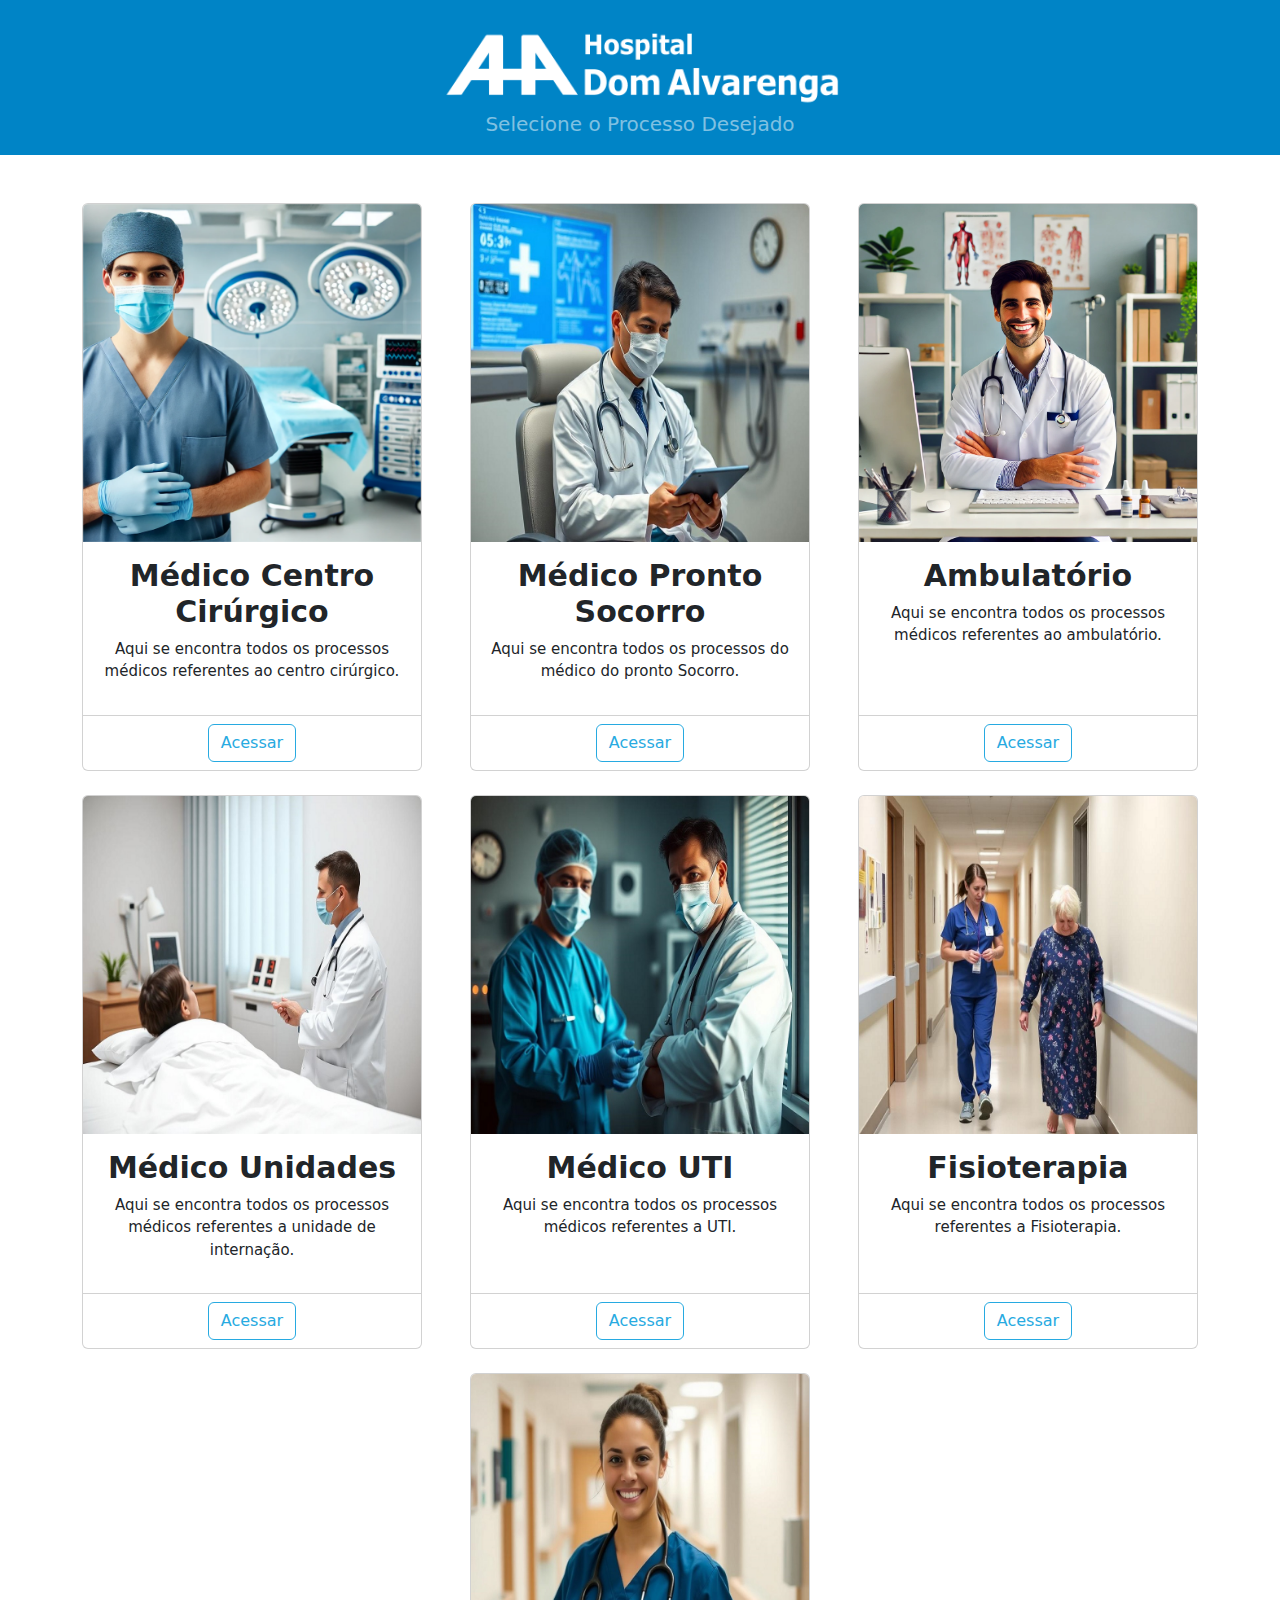
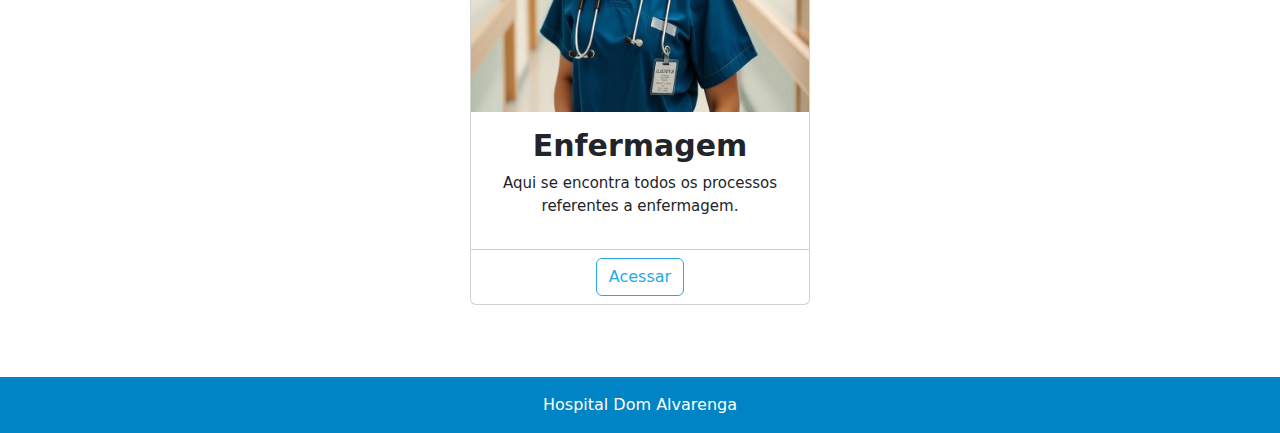
==== index.html @ 38786904 "Update index.html" ====
<!DOCTYPE html>
<html lang="pt-br">
<head>
    <meta charset="utf-8" />
    <meta name="viewport" content="width=device-width, initial-scale=1, shrink-to-fit=no" />
    <meta name="description" content="Tutorial PEP" />
    <meta name="author" content="Jorge Henrique" />
    <title>Tutorial PEP</title>
    <!-- Favicon-->
    <link rel="icon" type="image/x-icon" href="assets/favicon.ico" />
    <!-- Bootstrap icons-->
    <link href="https://cdn.jsdelivr.net/npm/bootstrap-icons@1.5.0/font/bootstrap-icons.css" rel="stylesheet" />
    <!-- Core theme CSS (includes Bootstrap)-->
    <link href="./css/styles.css" rel="stylesheet" />
</head>
<body>
    <!-- Header -->
    <header class="bg-dark py-3">
        <div class="container text-center text-white">
            <div class="Logo">
                <img src="assets/imagens/logo2.png" alt="Logo" class="img-fluid" />
            </div>
            <p class="lead fw-normal text-white-50 mb-0">Selecione o Processo Desejado</p>  
        </div>
    </header>

    <!-- Main Section -->
    <section class="py-5">
        <div class="container">
            <div class="row gx-4 gx-lg-5 row-cols-1 row-cols-md-2 row-cols-lg-3 justify-content-center">
                <!-- Card 1 -->
                <div class="col mb-4">
                    <div class="card h-100">
                        <img class="card-img-top img-fluid" src="assets/imagens/medicocc.png" alt="Centro Cirúrgico" />
                        <div class="card-body text-center">
                            <h5 class="fw-bolder" style="font-size: 30px"> Médico Centro Cirúrgico</h5>
                            <p style="font-size: 15px;">Aqui se encontra todos os processos médicos referentes ao centro cirúrgico.</p>
                        </div>
                        <div class="card-footer bg-transparent text-center">
                            <a class="btn btn-outline-dark" href="médico Unidade.html">Acessar</a>
                        </div>
                    </div>
                </div>

                <!-- Card 2 -->
                <div class="col mb-4">
                    <div class="card h-100">
                        <img class="card-img-top img-fluid" src="assets/imagens/MédicoPS.jpg" alt="Médico PS" />
                        <div class="card-body text-center">
                            <h5 class="fw-bolder" style="font-size: 30px">Médico Pronto Socorro</h5>
                            <p style="font-size: 15px;">Aqui se encontra todos os processos do médico do pronto Socorro.</p>
                        </div>
                        <div class="card-footer bg-transparent text-center">
                            <a class="btn btn-outline-dark" href="assets/imagens/Manual Prontuário Eletrônico PS -  HTML.pdf">Acessar</a> 
                        </div>
                    </div>
                </div>

                <!-- Card 3 -->
                <div class="col mb-4">
                    <div class="card h-100">
                        <img class="card-img-top img-fluid" src="assets/imagens/Médico.webp" alt="Ambulatório" />
                        <div class="card-body text-center">
                            <h5 class="fw-bolder" style="font-size: 30px">Ambulatório</h5>
                            <p style="font-size: 15px;">Aqui se encontra todos os processos médicos referentes ao ambulatório.</p>
                        </div>
                        <div class="card-footer bg-transparent text-center">
                            <a class="btn btn-outline-dark" href="médico amb.html">Acessar</a>
                        </div>
                    </div>
                </div>

                <div class="col mb-4">
                    <div class="card h-100">
                        <img class="card-img-top img-fluid" src="assets/imagens/médico unidade.png" alt="Unidades" />
                        <div class="card-body text-center">
                            <h5 class="fw-bolder" style="font-size: 30px">Médico Unidades</h5>
                            <p style="font-size: 15px;">Aqui se encontra todos os processos médicos referentes a unidade de internação.</p>
                        </div>
                        <div class="card-footer bg-transparent text-center">
                            <a class="btn btn-outline-dark" href="médico Unidade.html">Acessar</a>
                        </div>
                    </div>
                </div>

                <div class="col mb-4">
                    <div class="card h-100">
                        <img class="card-img-top img-fluid" src="assets/imagens/médico UTI.png
                        " alt="UTI" />
                        <div class="card-body text-center">
                            <h5 class="fw-bolder" style="font-size: 30px">Médico UTI</h5>
                            <p style="font-size: 15px;">Aqui se encontra todos os processos médicos referentes a UTI.</p>
                        </div>
                        <div class="card-footer bg-transparent text-center">
                            <a class="btn btn-outline-dark" href="médico uti.html">Acessar</a>
                        </div>
                    </div>
                </div>

                <div class="col mb-4">
                    <div class="card h-100">
                        <img class="card-img-top img-fluid" src="assets/imagens/Fisioterapia.png" alt="Fisio" />
                        <div class="card-body text-center">
                            <h5 class="fw-bolder" style="font-size: 30px">Fisioterapia</h5>
                            <p style="font-size: 15px;">Aqui se encontra todos os processos referentes a Fisioterapia.</p>
                        </div>
                        <div class="card-footer bg-transparent text-center">
                            <a class="btn btn-outline-dark" href="Fisio.html">Acessar</a>
                        </div>
                    </div>
                </div>

                <div class="col mb-4">
                    <div class="card h-100">
                        <img class="card-img-top img-fluid" src="assets/imagens/enfermeira 2.png" alt="Fisio" />
                        <div class="card-body text-center">
                            <h5 class="fw-bolder" style="font-size: 30px">Enfermagem</h5>
                            <p style="font-size: 15px;">Aqui se encontra todos os processos referentes a enfermagem.</p>
                        </div>
                        <div class="card-footer bg-transparent text-center">
                            <a class="btn btn-outline-dark" href="enfermagem.html">Acessar</a>
                        </div>
                    </div>
                </div>


            </div>
        </div>
    </section>

    <!-- Footer -->
    <footer class="py-3 bg-dark">
        <p class="m-0 text-center text-white">Hospital Dom Alvarenga</p>
    </footer>
</body>
</html>
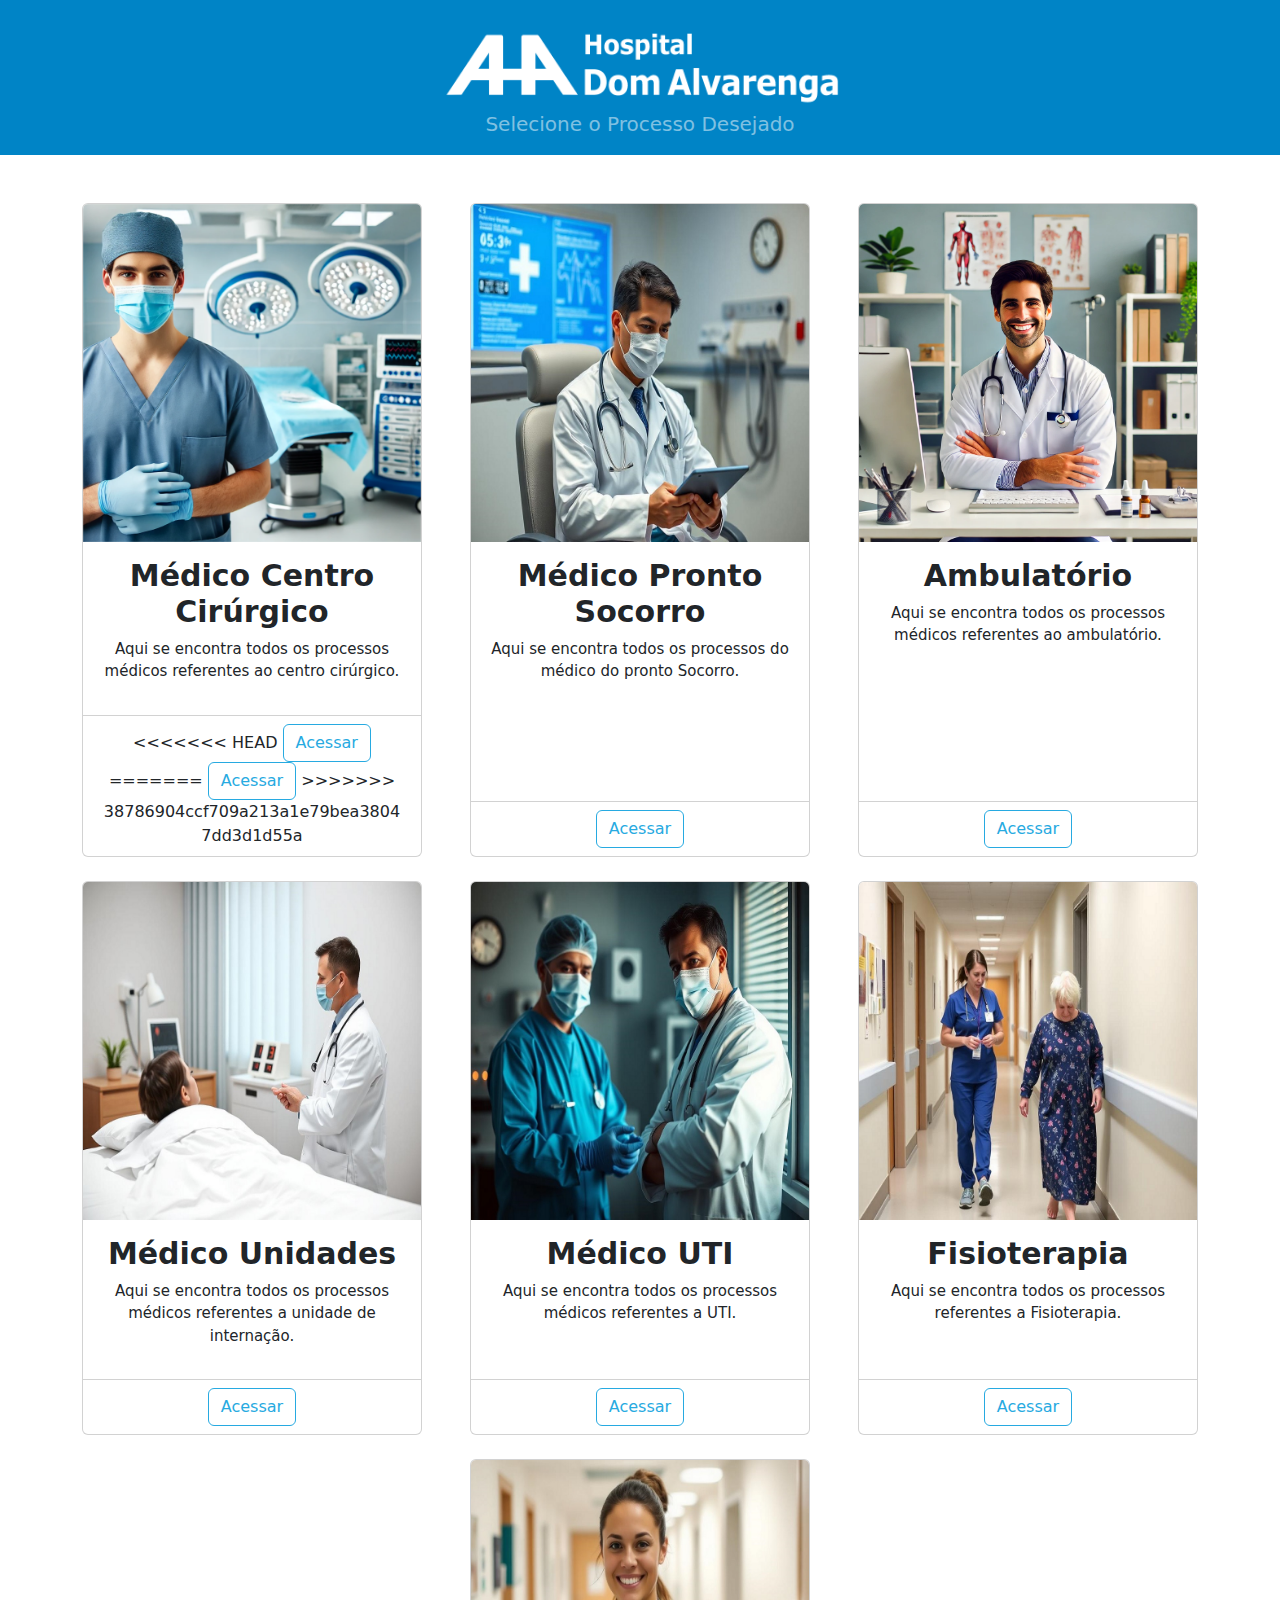
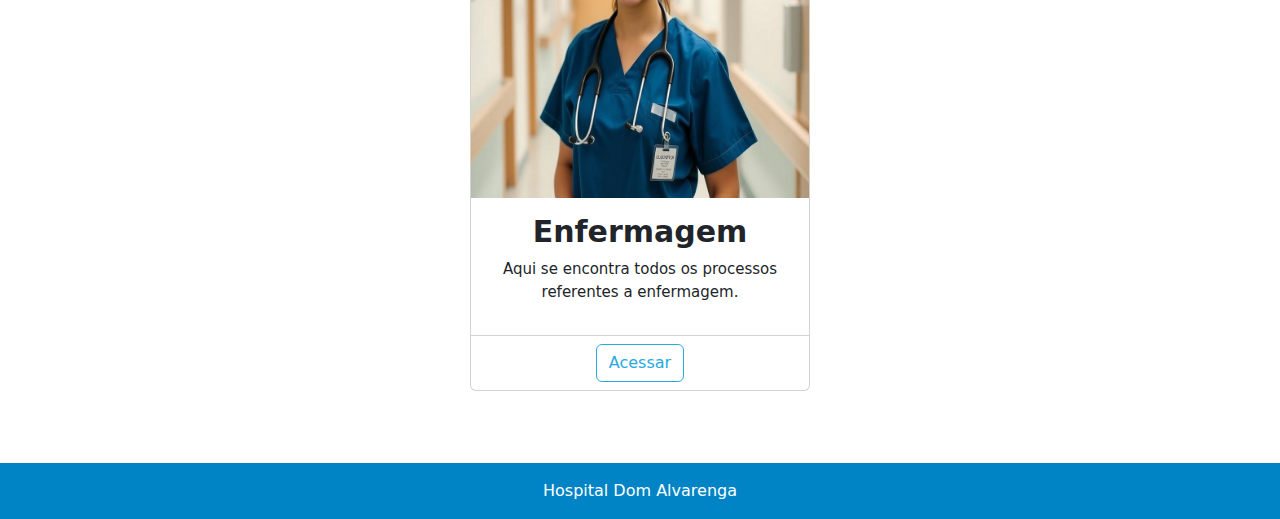
==== commit df397d38: "first commit" ====
--- a/index.html
+++ b/index.html
@@ -37,7 +37,11 @@
                             <p style="font-size: 15px;">Aqui se encontra todos os processos médicos referentes ao centro cirúrgico.</p>
                         </div>
                         <div class="card-footer bg-transparent text-center">
+<<<<<<< HEAD
+                            <a class="btn btn-outline-dark" href="médicocc.html">Acessar</a>
+=======
                             <a class="btn btn-outline-dark" href="médico Unidade.html">Acessar</a>
+>>>>>>> 38786904ccf709a213a1e79bea38047dd3d1d55a
                         </div>
                     </div>
                 </div>
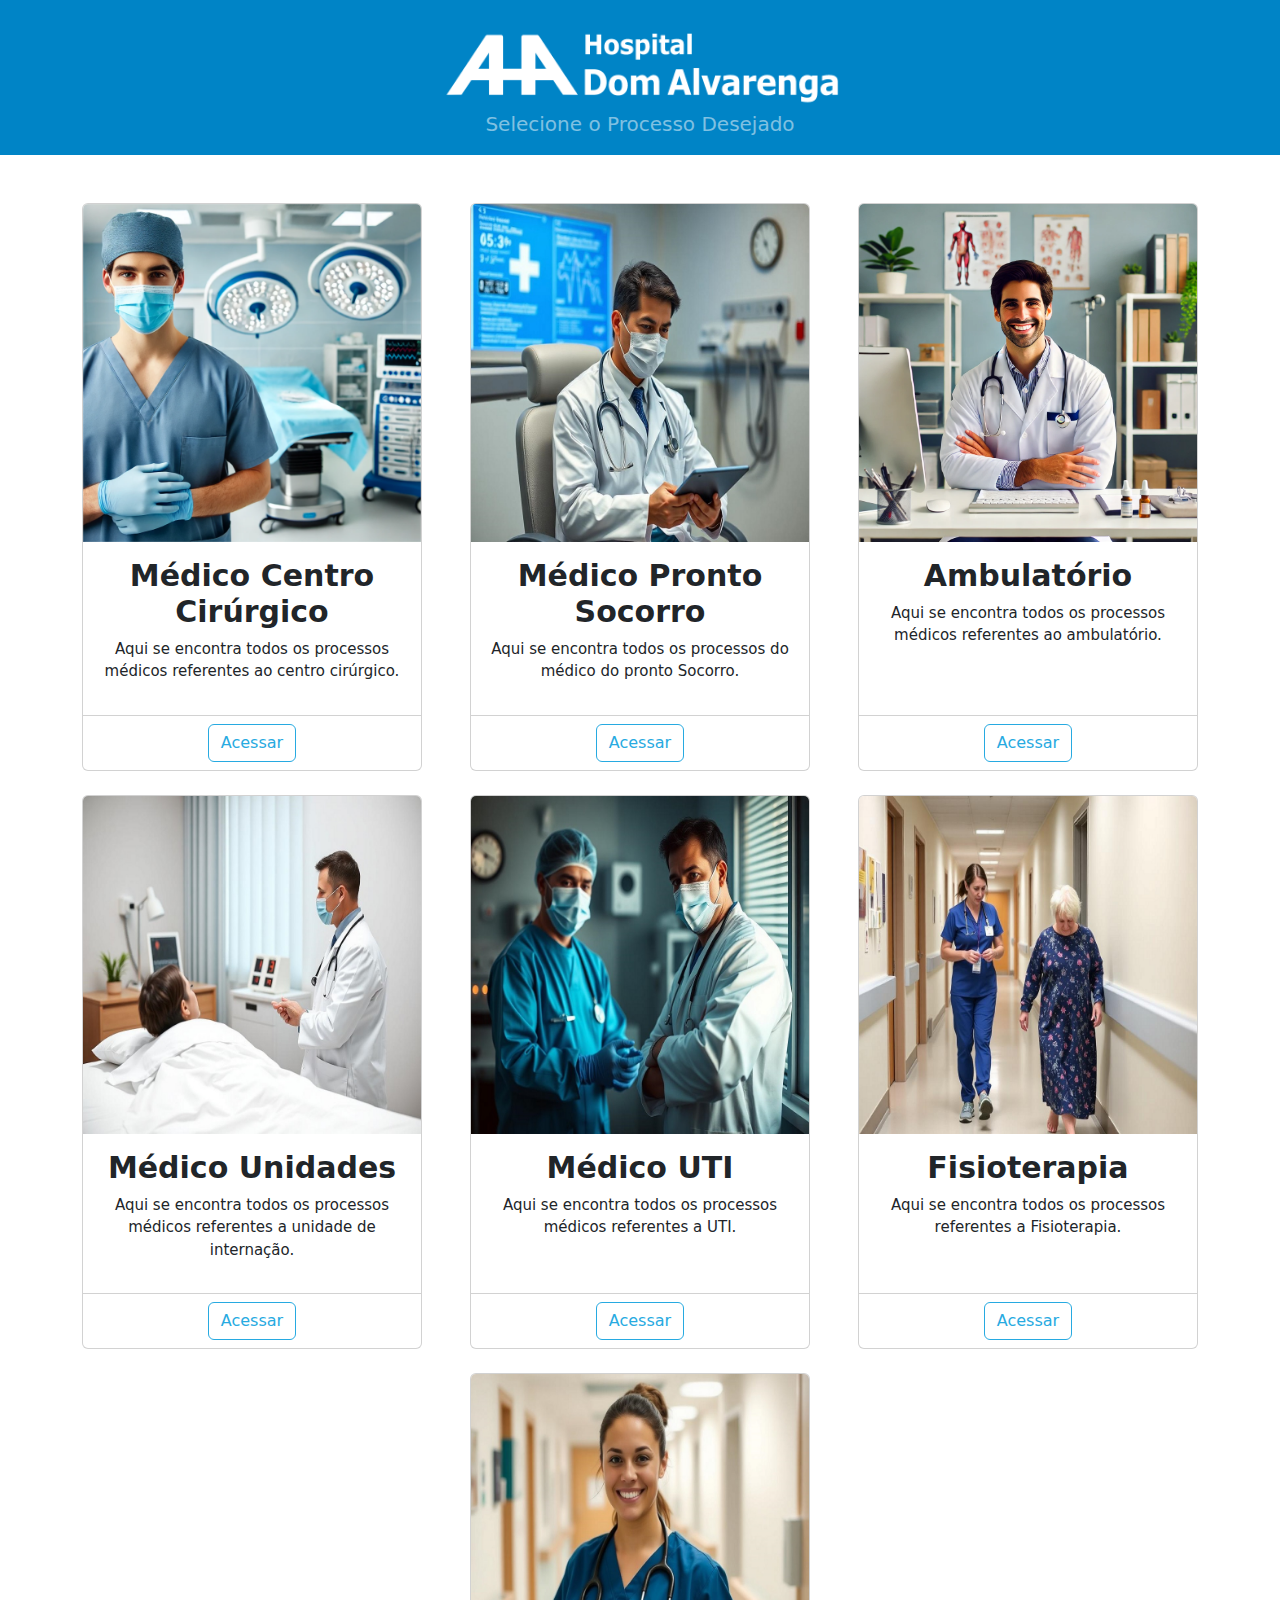
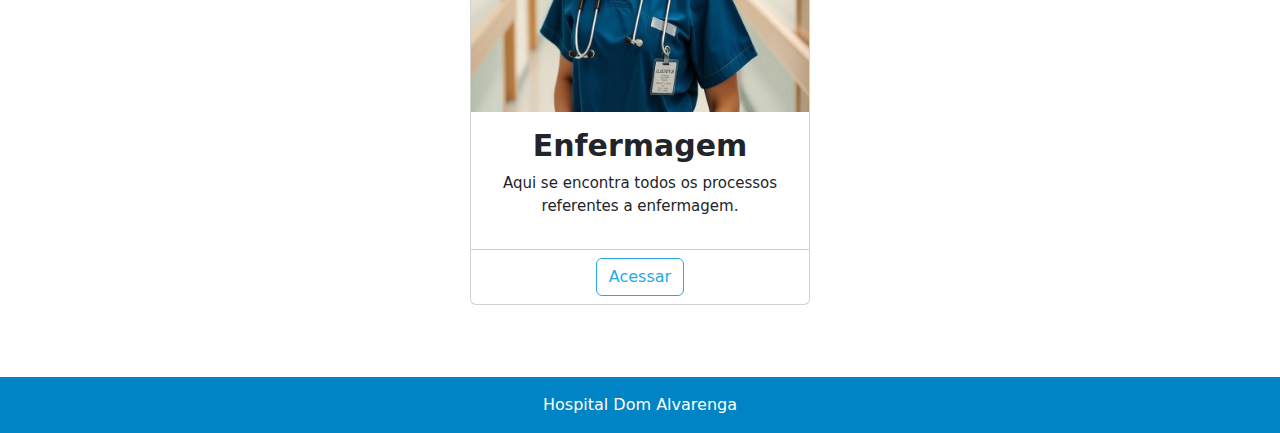
==== commit b9eb8af8: "first commit" ====
--- a/index.html
+++ b/index.html
@@ -37,11 +37,9 @@
                             <p style="font-size: 15px;">Aqui se encontra todos os processos médicos referentes ao centro cirúrgico.</p>
                         </div>
                         <div class="card-footer bg-transparent text-center">
-<<<<<<< HEAD
+
                             <a class="btn btn-outline-dark" href="médicocc.html">Acessar</a>
-=======
-                            <a class="btn btn-outline-dark" href="médico Unidade.html">Acessar</a>
->>>>>>> 38786904ccf709a213a1e79bea38047dd3d1d55a
+                 
                         </div>
                     </div>
                 </div>
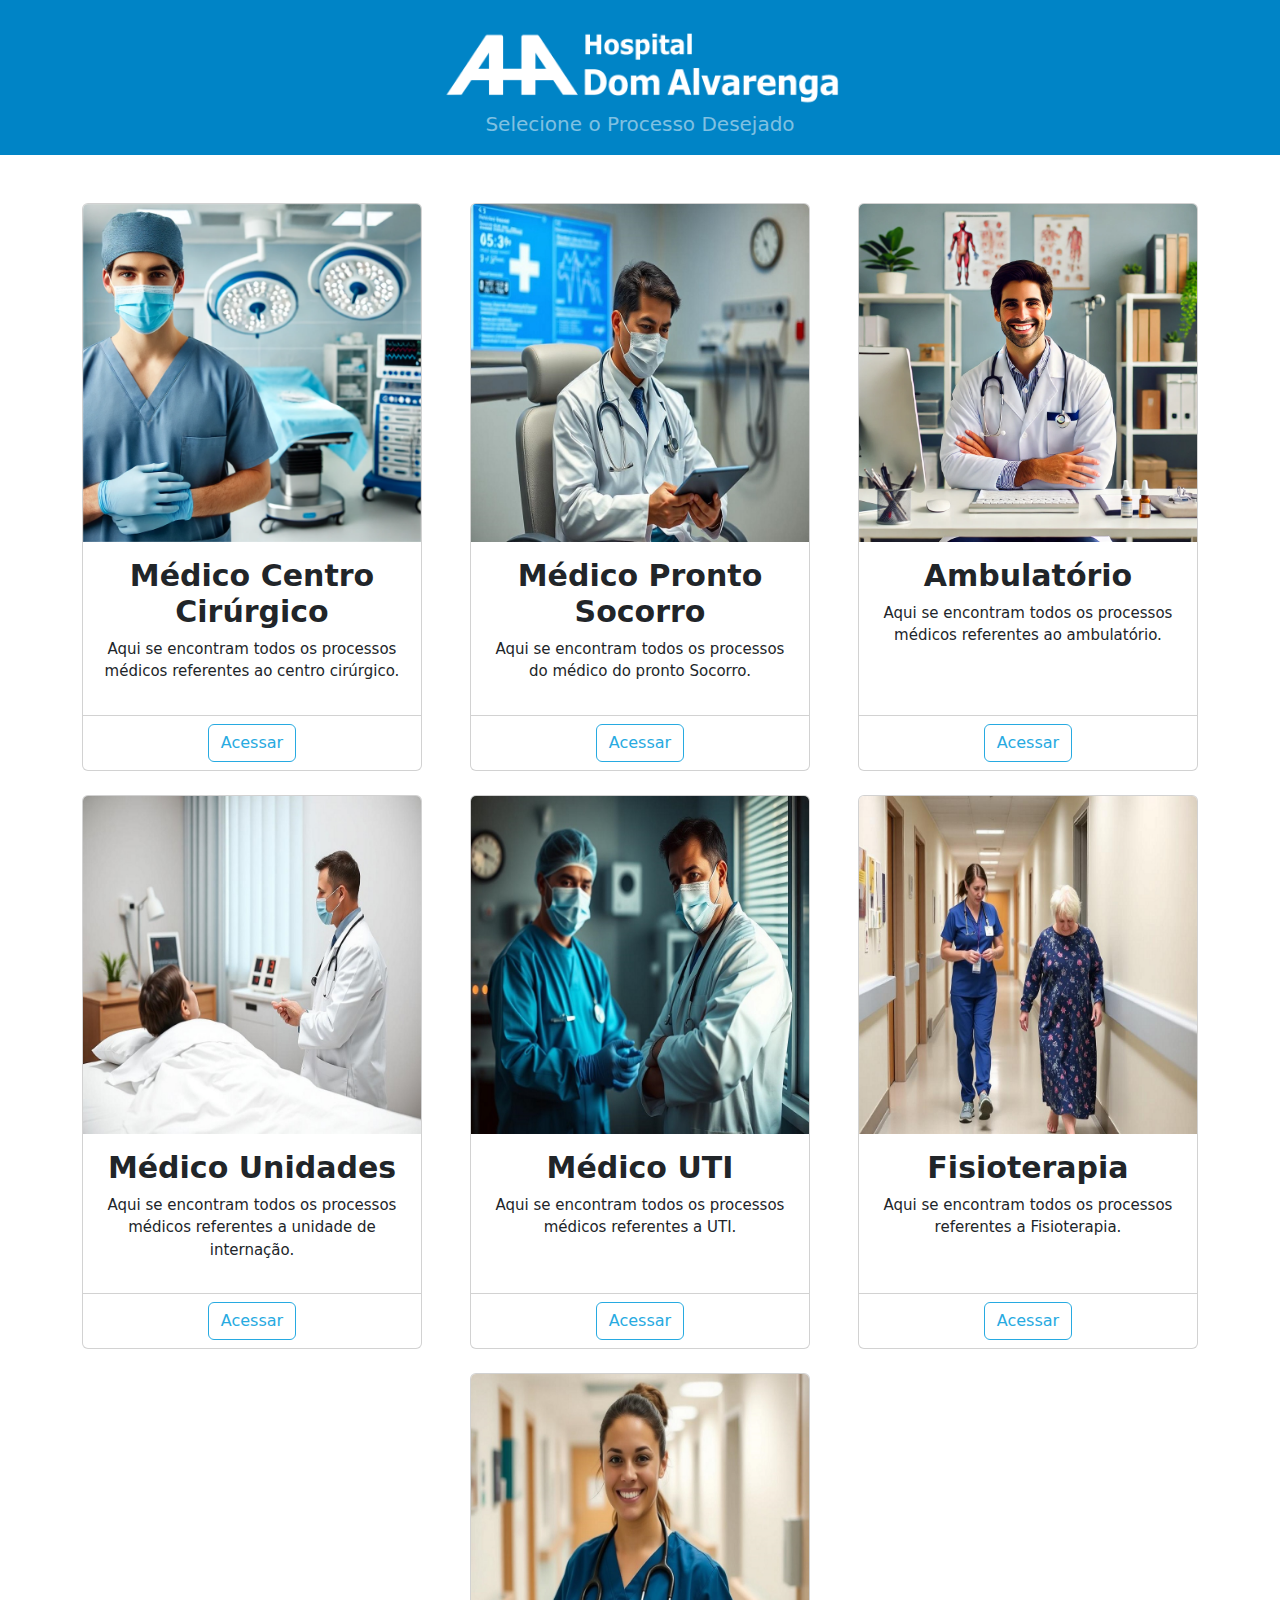
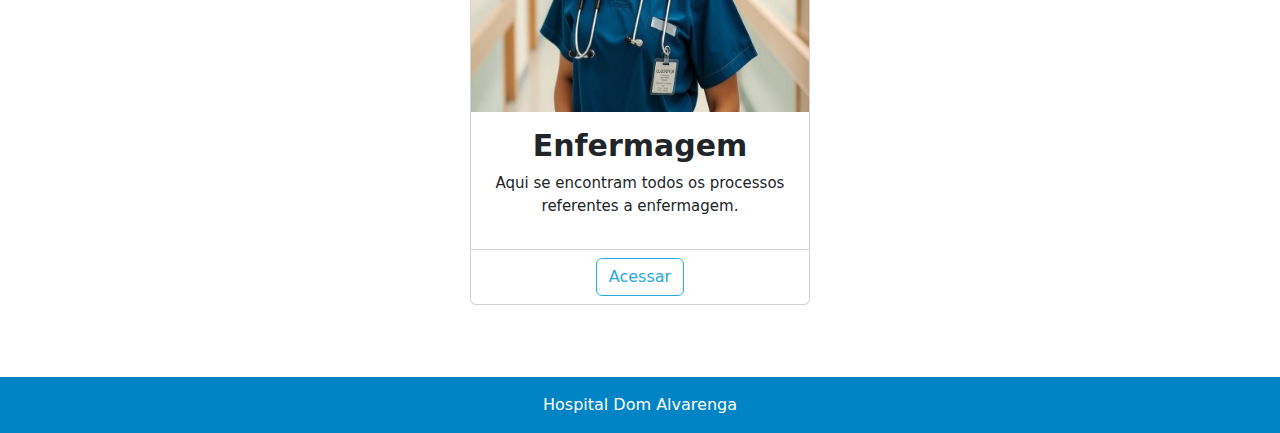
==== commit 4b2e12a7: "first commit" ====
--- a/index.html
+++ b/index.html
@@ -34,7 +34,7 @@
                         <img class="card-img-top img-fluid" src="assets/imagens/medicocc.png" alt="Centro Cirúrgico" />
                         <div class="card-body text-center">
                             <h5 class="fw-bolder" style="font-size: 30px"> Médico Centro Cirúrgico</h5>
-                            <p style="font-size: 15px;">Aqui se encontra todos os processos médicos referentes ao centro cirúrgico.</p>
+                            <p style="font-size: 15px;">Aqui se encontram todos os processos médicos referentes ao centro cirúrgico.</p>
                         </div>
                         <div class="card-footer bg-transparent text-center">
 
@@ -50,7 +50,7 @@
                         <img class="card-img-top img-fluid" src="assets/imagens/MédicoPS.jpg" alt="Médico PS" />
                         <div class="card-body text-center">
                             <h5 class="fw-bolder" style="font-size: 30px">Médico Pronto Socorro</h5>
-                            <p style="font-size: 15px;">Aqui se encontra todos os processos do médico do pronto Socorro.</p>
+                            <p style="font-size: 15px;">Aqui se encontram todos os processos do médico do pronto Socorro.</p>
                         </div>
                         <div class="card-footer bg-transparent text-center">
                             <a class="btn btn-outline-dark" href="assets/imagens/Manual Prontuário Eletrônico PS -  HTML.pdf">Acessar</a> 
@@ -64,7 +64,7 @@
                         <img class="card-img-top img-fluid" src="assets/imagens/Médico.webp" alt="Ambulatório" />
                         <div class="card-body text-center">
                             <h5 class="fw-bolder" style="font-size: 30px">Ambulatório</h5>
-                            <p style="font-size: 15px;">Aqui se encontra todos os processos médicos referentes ao ambulatório.</p>
+                            <p style="font-size: 15px;">Aqui se encontram todos os processos médicos referentes ao ambulatório.</p>
                         </div>
                         <div class="card-footer bg-transparent text-center">
                             <a class="btn btn-outline-dark" href="médico amb.html">Acessar</a>
@@ -77,7 +77,7 @@
                         <img class="card-img-top img-fluid" src="assets/imagens/médico unidade.png" alt="Unidades" />
                         <div class="card-body text-center">
                             <h5 class="fw-bolder" style="font-size: 30px">Médico Unidades</h5>
-                            <p style="font-size: 15px;">Aqui se encontra todos os processos médicos referentes a unidade de internação.</p>
+                            <p style="font-size: 15px;">Aqui se encontram todos os processos médicos referentes a unidade de internação.</p>
                         </div>
                         <div class="card-footer bg-transparent text-center">
                             <a class="btn btn-outline-dark" href="médico Unidade.html">Acessar</a>
@@ -91,7 +91,7 @@
                         " alt="UTI" />
                         <div class="card-body text-center">
                             <h5 class="fw-bolder" style="font-size: 30px">Médico UTI</h5>
-                            <p style="font-size: 15px;">Aqui se encontra todos os processos médicos referentes a UTI.</p>
+                            <p style="font-size: 15px;">Aqui se encontram todos os processos médicos referentes a UTI.</p>
                         </div>
                         <div class="card-footer bg-transparent text-center">
                             <a class="btn btn-outline-dark" href="médico uti.html">Acessar</a>
@@ -104,7 +104,7 @@
                         <img class="card-img-top img-fluid" src="assets/imagens/Fisioterapia.png" alt="Fisio" />
                         <div class="card-body text-center">
                             <h5 class="fw-bolder" style="font-size: 30px">Fisioterapia</h5>
-                            <p style="font-size: 15px;">Aqui se encontra todos os processos referentes a Fisioterapia.</p>
+                            <p style="font-size: 15px;">Aqui se encontram todos os processos referentes a Fisioterapia.</p>
                         </div>
                         <div class="card-footer bg-transparent text-center">
                             <a class="btn btn-outline-dark" href="Fisio.html">Acessar</a>
@@ -117,7 +117,7 @@
                         <img class="card-img-top img-fluid" src="assets/imagens/enfermeira 2.png" alt="Fisio" />
                         <div class="card-body text-center">
                             <h5 class="fw-bolder" style="font-size: 30px">Enfermagem</h5>
-                            <p style="font-size: 15px;">Aqui se encontra todos os processos referentes a enfermagem.</p>
+                            <p style="font-size: 15px;">Aqui se encontram todos os processos referentes a enfermagem.</p>
                         </div>
                         <div class="card-footer bg-transparent text-center">
                             <a class="btn btn-outline-dark" href="enfermagem.html">Acessar</a>
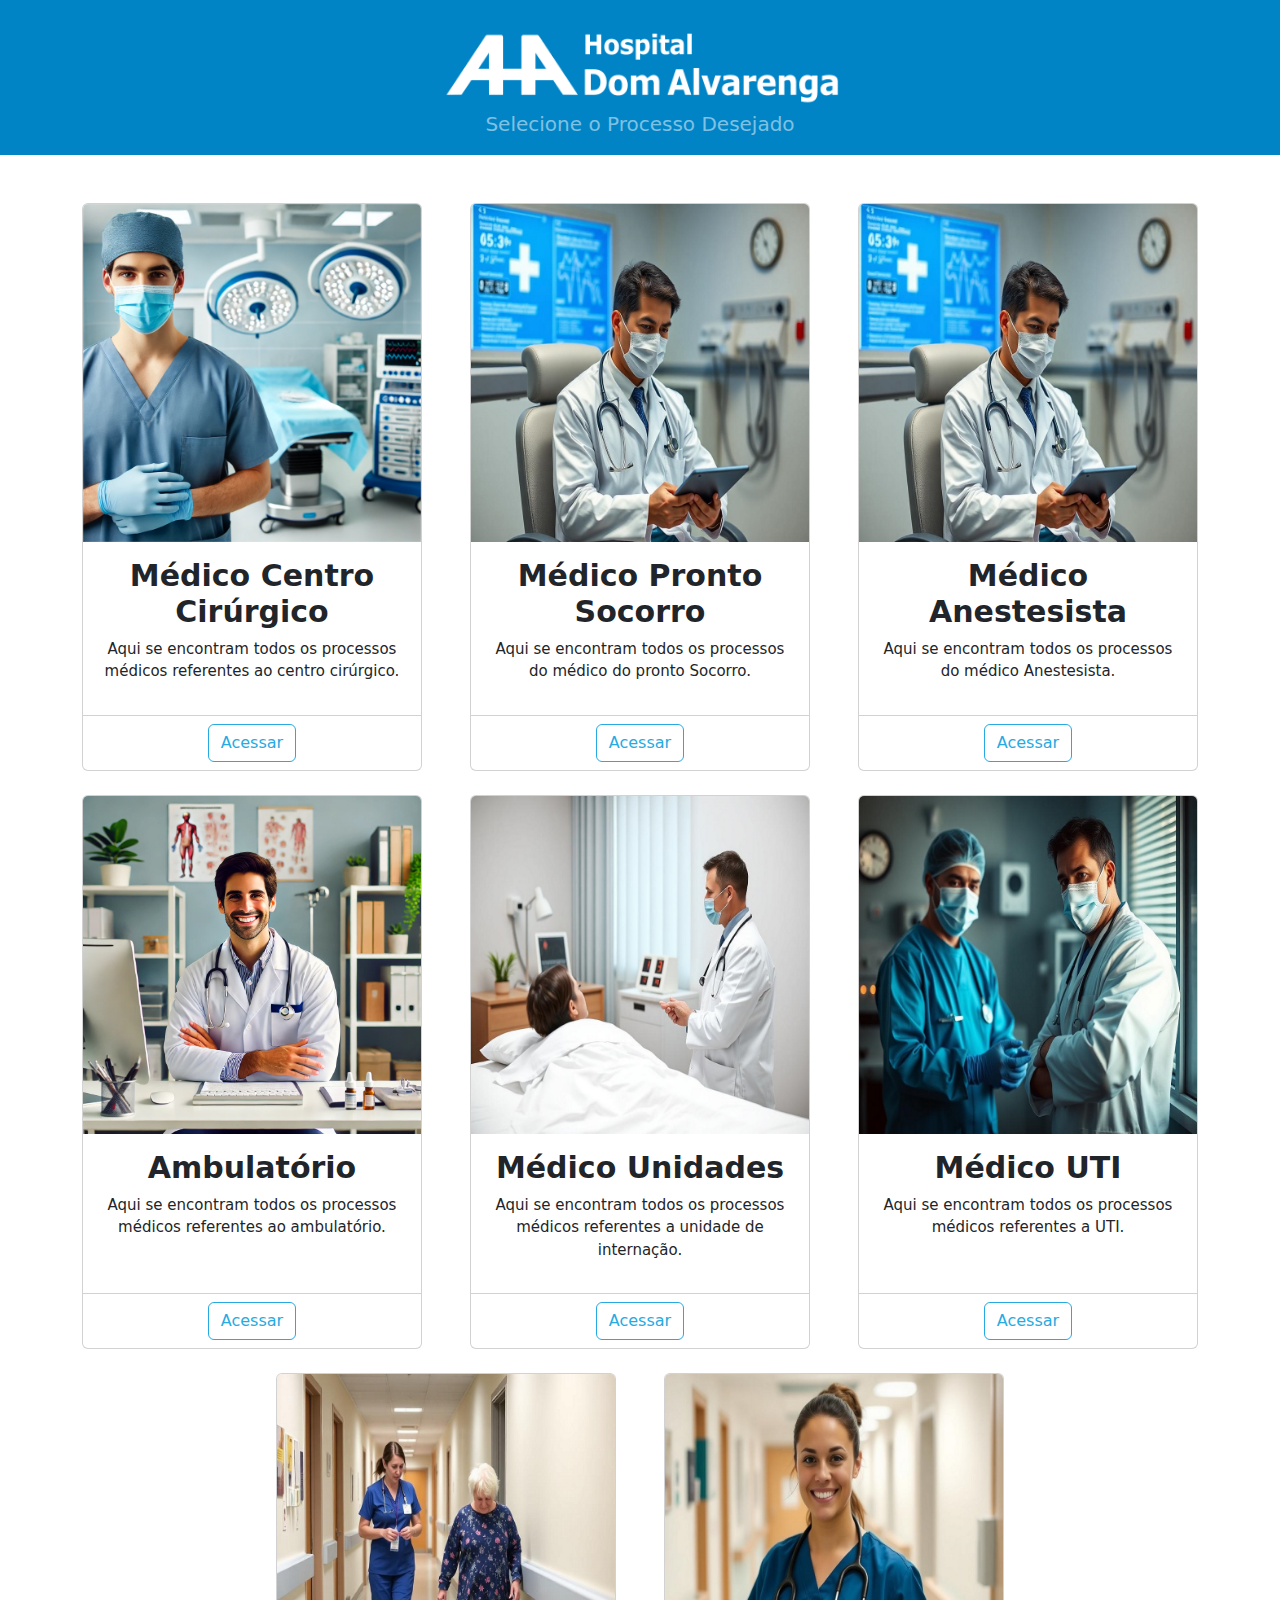
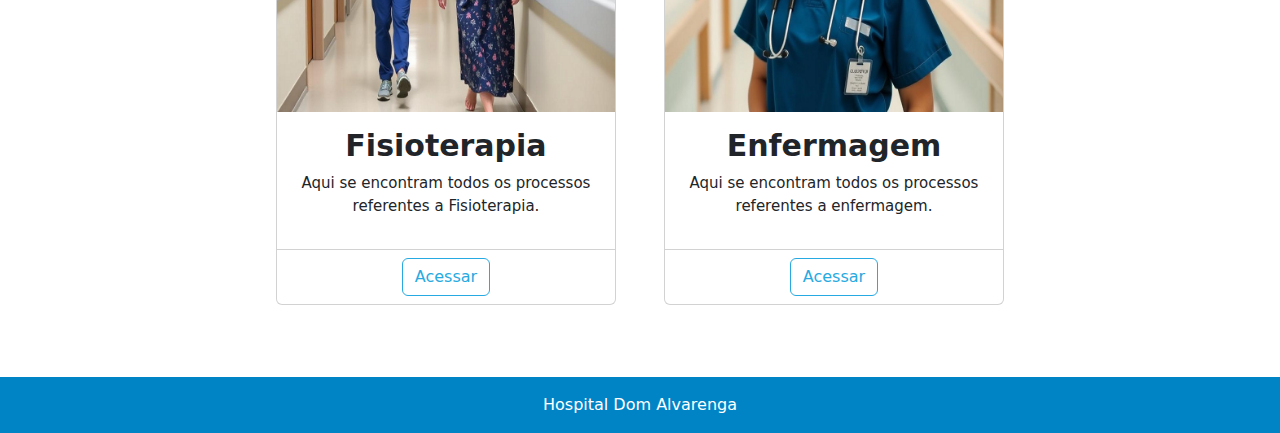
==== commit 8fc07894: "first commit" ====
--- a/index.html
+++ b/index.html
@@ -56,8 +56,20 @@
                             <a class="btn btn-outline-dark" href="assets/imagens/Manual Prontuário Eletrônico PS -  HTML.pdf">Acessar</a> 
                         </div>
                     </div>
+                    <!-- Ansstesista-->
                 </div>
-
+                <div class="col mb-4">
+                    <div class="card h-100">
+                        <img class="card-img-top img-fluid" src="assets/imagens/MédicoPS.jpg" alt="Médico PS" />
+                        <div class="card-body text-center">
+                            <h5 class="fw-bolder" style="font-size: 30px">Médico Anestesista</h5>
+                            <p style="font-size: 15px;">Aqui se encontram todos os processos do médico Anestesista.</p>
+                        </div>
+                        <div class="card-footer bg-transparent text-center">
+                            <a class="btn btn-outline-dark" href="assets/imagens/Manual Prontuário Eletrônico PS -  HTML.pdf">Acessar</a> 
+                        </div>
+                    </div>
+                </div>
                 <!-- Card 3 -->
                 <div class="col mb-4">
                     <div class="card h-100">
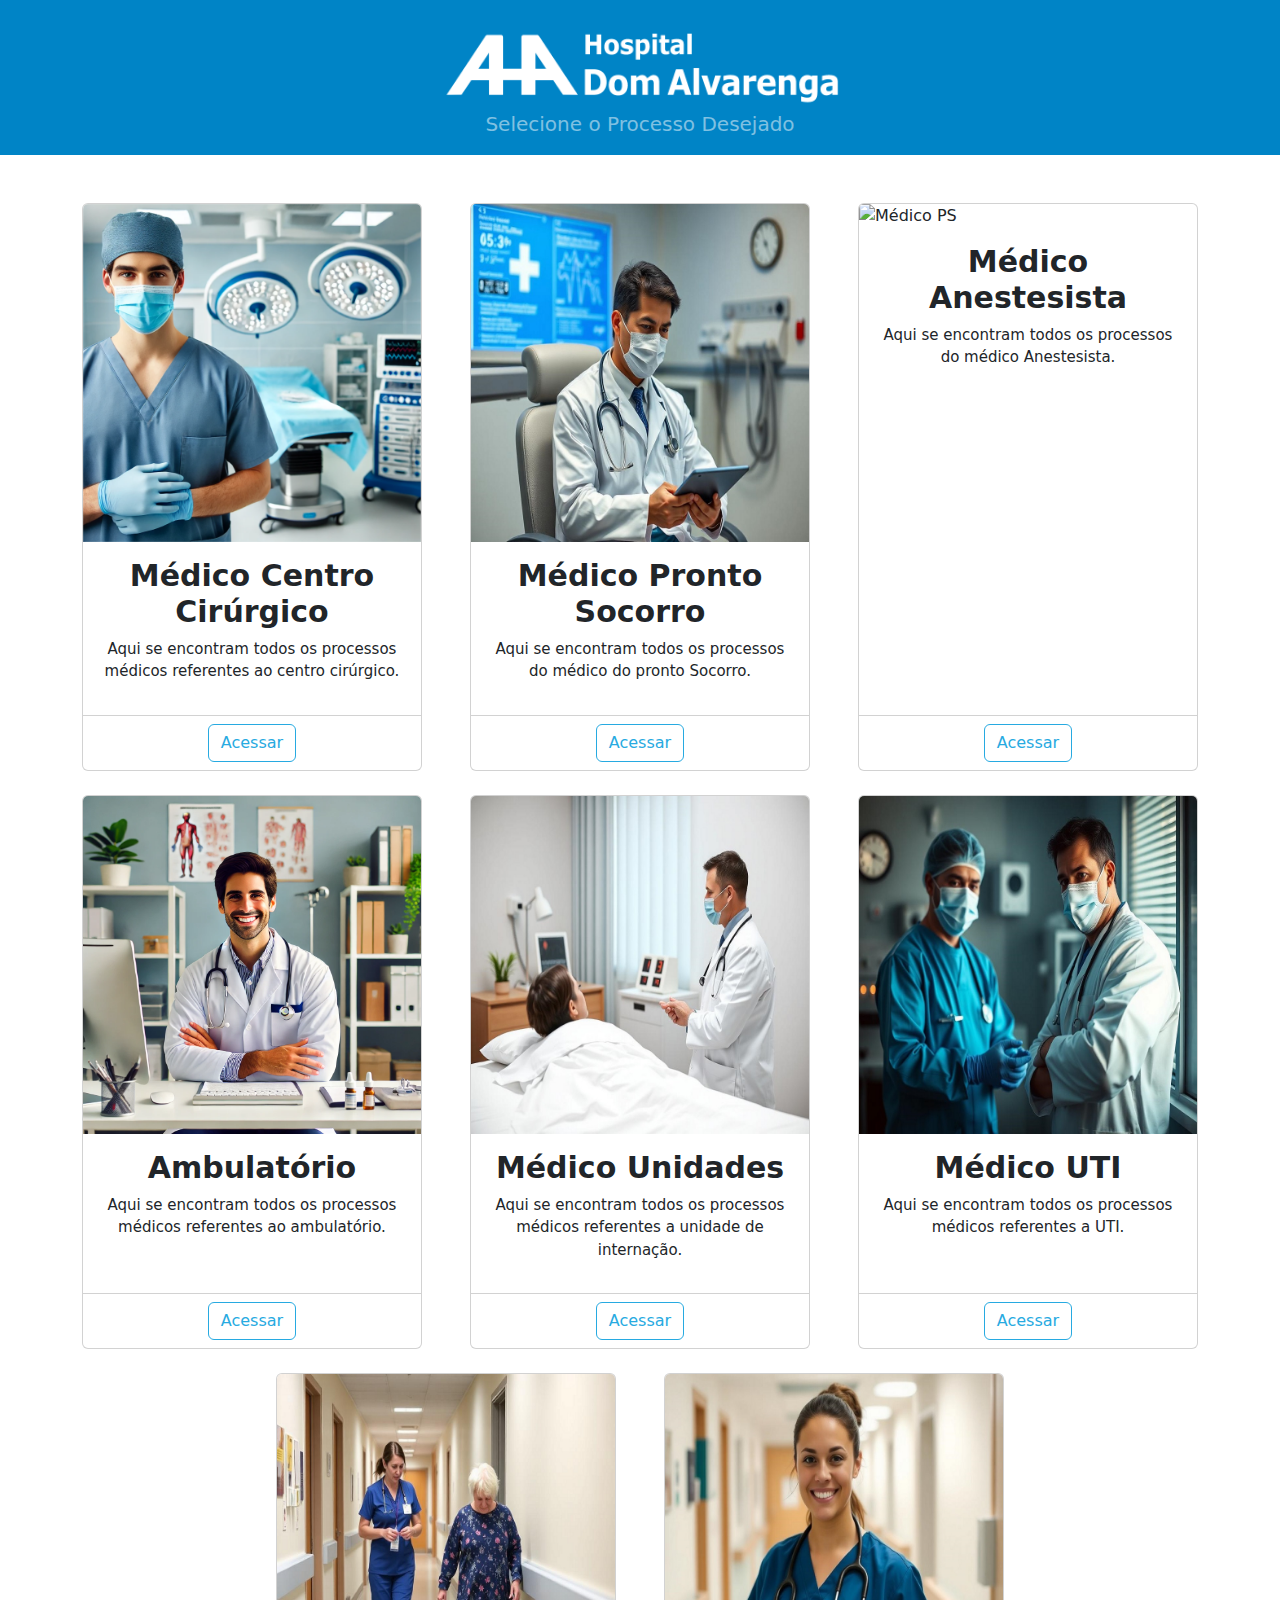
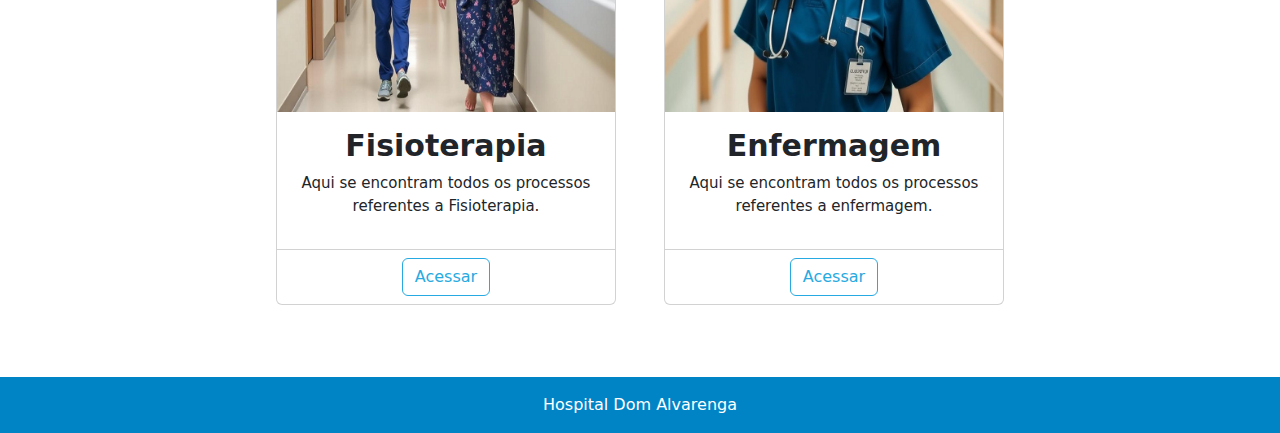
==== commit c8af0b31: "first commit" ====
--- a/index.html
+++ b/index.html
@@ -60,16 +60,17 @@
                 </div>
                 <div class="col mb-4">
                     <div class="card h-100">
-                        <img class="card-img-top img-fluid" src="assets/imagens/MédicoPS.jpg" alt="Médico PS" />
+                        <img class="card-img-top img-fluid" src="Médico Anestesista.html" alt="Médico PS" />
                         <div class="card-body text-center">
                             <h5 class="fw-bolder" style="font-size: 30px">Médico Anestesista</h5>
                             <p style="font-size: 15px;">Aqui se encontram todos os processos do médico Anestesista.</p>
                         </div>
                         <div class="card-footer bg-transparent text-center">
-                            <a class="btn btn-outline-dark" href="assets/imagens/Manual Prontuário Eletrônico PS -  HTML.pdf">Acessar</a> 
+                            <a class="btn btn-outline-dark" href="Médico Anestesista.html">Acessar</a> 
                         </div>
                     </div>
                 </div>
+
                 <!-- Card 3 -->
                 <div class="col mb-4">
                     <div class="card h-100">
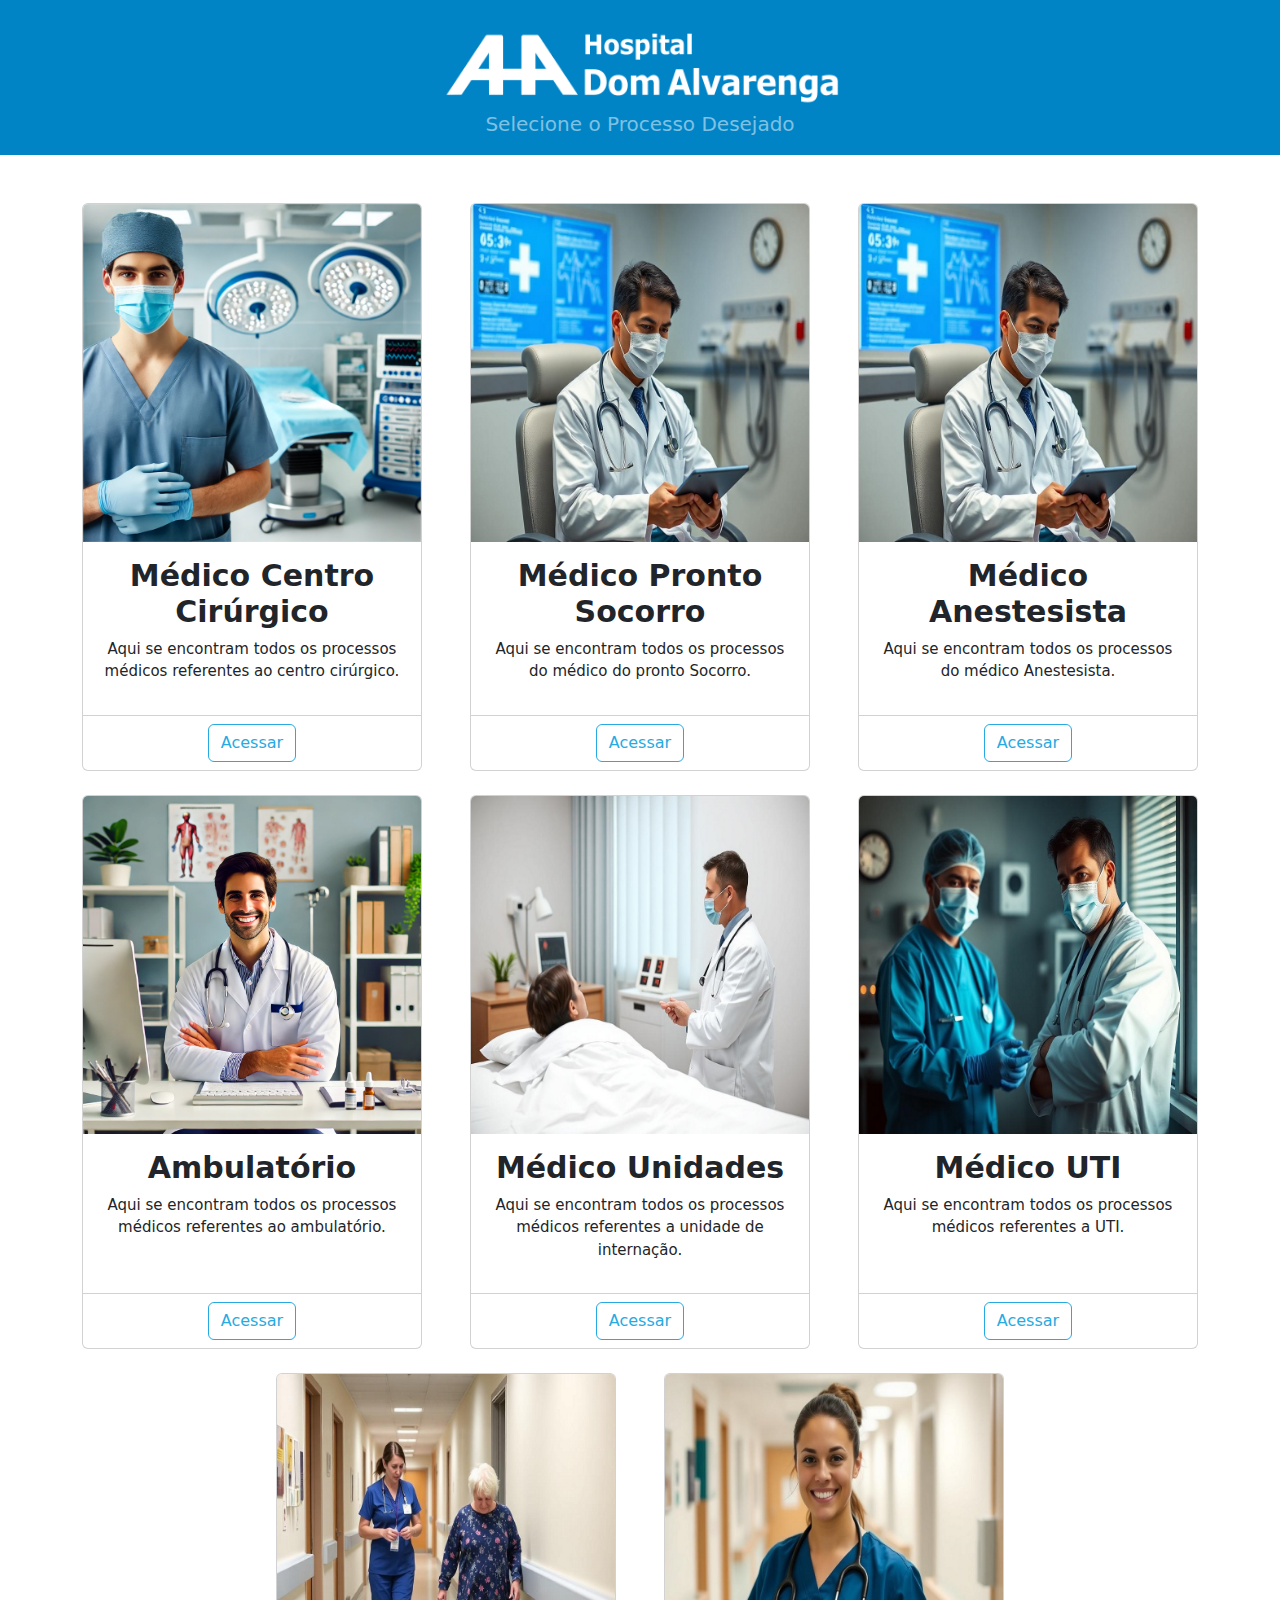
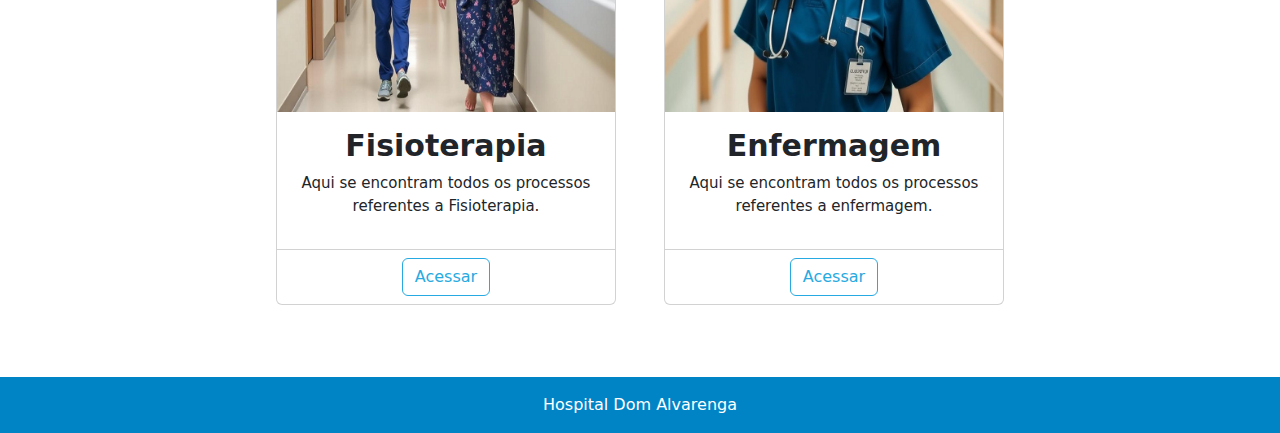
==== commit 5f9fd75f: "first commit" ====
--- a/index.html
+++ b/index.html
@@ -60,7 +60,7 @@
                 </div>
                 <div class="col mb-4">
                     <div class="card h-100">
-                        <img class="card-img-top img-fluid" src="Médico Anestesista.html" alt="Médico PS" />
+                        <img class="card-img-top img-fluid" src="assets/imagens/MédicoPS.jpg" alt="Médico PS" />
                         <div class="card-body text-center">
                             <h5 class="fw-bolder" style="font-size: 30px">Médico Anestesista</h5>
                             <p style="font-size: 15px;">Aqui se encontram todos os processos do médico Anestesista.</p>
